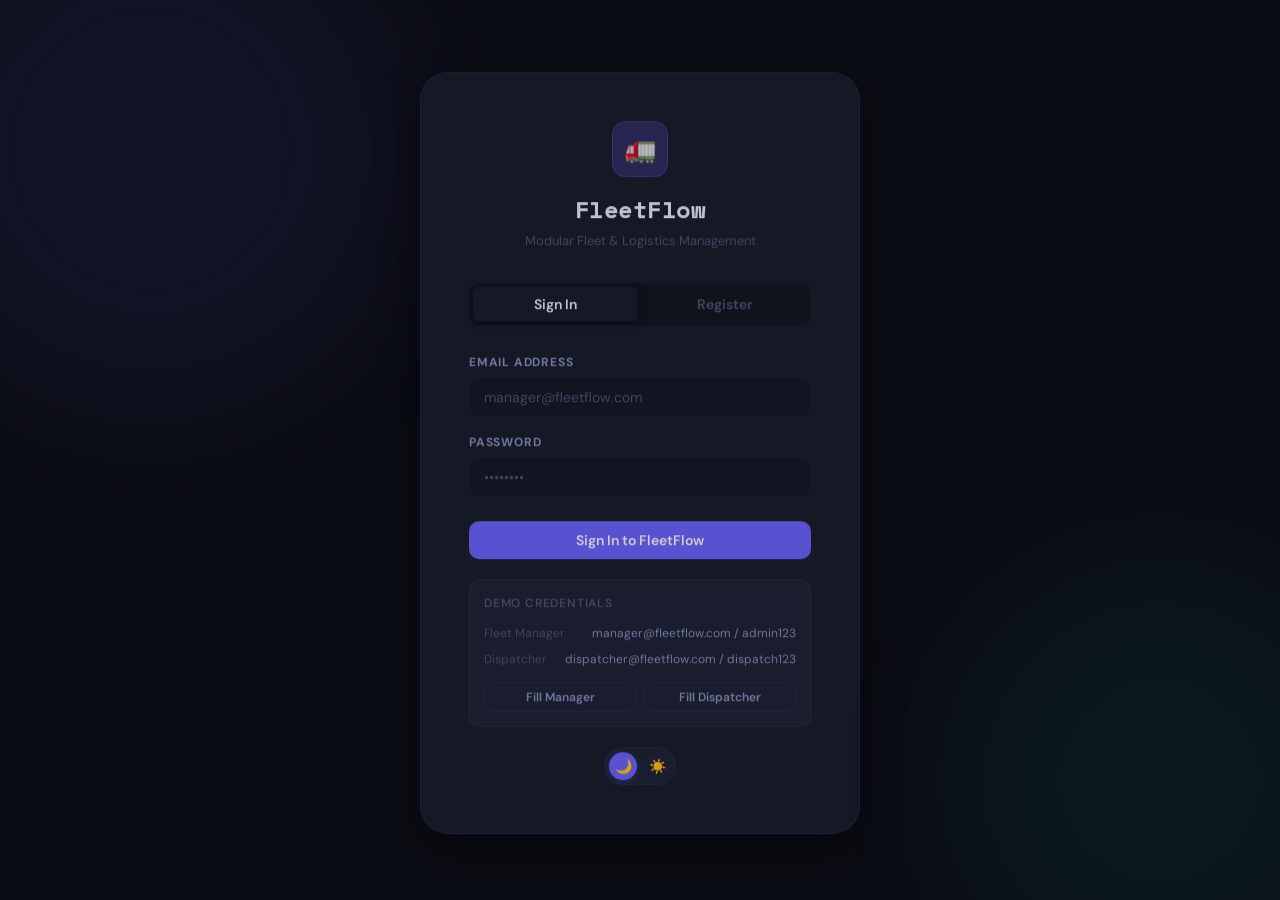
==== frontend/dashboard.html @ ec538f34 "feat(frontend): add HTML pages, CSS themes, JS app logic" ====
<!DOCTYPE html>
<html lang="en" data-theme="dark">
  <head>
    <meta charset="UTF-8" />
    <meta name="viewport" content="width=device-width, initial-scale=1.0" />
    <title>FleetFlow — Command Center</title>
    <link rel="stylesheet" href="css/style.css" />
  </head>
  <body>
    <div id="toast-container"></div>

    <div class="app-shell">
      <!-- SIDEBAR -->
      <aside class="sidebar" id="sidebar">
        <div class="sidebar-header">
          <div class="sidebar-logo-icon">🚛</div>
          <div class="sidebar-logo-text">
            <h2>FleetFlow</h2>
            <span>Fleet Management</span>
          </div>
        </div>

        <nav class="sidebar-nav">
          <div class="nav-section-label">Overview</div>
          <a
            class="nav-link active"
            data-page="dashboard"
            onclick="navigate('dashboard')"
          >
            <svg
              xmlns="http://www.w3.org/2000/svg"
              fill="none"
              viewBox="0 0 24 24"
              stroke="currentColor"
            >
              <path
                stroke-linecap="round"
                stroke-linejoin="round"
                d="M3.75 6A2.25 2.25 0 016 3.75h2.25A2.25 2.25 0 0110.5 6v2.25a2.25 2.25 0 01-2.25 2.25H6a2.25 2.25 0 01-2.25-2.25V6zM3.75 15.75A2.25 2.25 0 016 13.5h2.25a2.25 2.25 0 012.25 2.25V18a2.25 2.25 0 01-2.25 2.25H6A2.25 2.25 0 013.75 18v-2.25zM13.5 6a2.25 2.25 0 012.25-2.25H18A2.25 2.25 0 0120.25 6v2.25A2.25 2.25 0 0118 10.5h-2.25a2.25 2.25 0 01-2.25-2.25V6zM13.5 15.75a2.25 2.25 0 012.25-2.25H18a2.25 2.25 0 012.25 2.25V18A2.25 2.25 0 0118 20.25h-2.25A2.25 2.25 0 0113.5 18v-2.25z"
              />
            </svg>
            Dashboard
          </a>

          <div class="nav-section-label">Operations</div>
          <a
            class="nav-link"
            data-page="vehicles"
            onclick="navigate('vehicles')"
          >
            <svg
              xmlns="http://www.w3.org/2000/svg"
              fill="none"
              viewBox="0 0 24 24"
              stroke="currentColor"
            >
              <path
                stroke-linecap="round"
                stroke-linejoin="round"
                d="M8.25 18.75a1.5 1.5 0 01-3 0m3 0a1.5 1.5 0 00-3 0m3 0h6m-9 0H3.375a1.125 1.125 0 01-1.125-1.125V14.25m17.25 4.5a1.5 1.5 0 01-3 0m3 0a1.5 1.5 0 00-3 0m3 0h1.125c.621 0 1.129-.504 1.09-1.124a17.902 17.902 0 00-3.213-9.193 2.056 2.056 0 00-1.58-.86H14.25M16.5 18.75h-2.25m0-11.177v-.958c0-.568-.422-1.048-.987-1.106a48.554 48.554 0 00-10.026 0 1.106 1.106 0 00-.987 1.106v7.635m12-6.677v6.677m0 4.5v-4.5m0 0h-12"
              />
            </svg>
            Vehicle Registry
          </a>

          <a class="nav-link" data-page="trips" onclick="navigate('trips')">
            <svg
              xmlns="http://www.w3.org/2000/svg"
              fill="none"
              viewBox="0 0 24 24"
              stroke="currentColor"
            >
              <path
                stroke-linecap="round"
                stroke-linejoin="round"
                d="M9 6.75V15m6-6v8.25m.503 3.498l4.875-2.437c.381-.19.622-.58.622-1.006V4.82c0-.836-.88-1.38-1.628-1.006l-3.869 1.934c-.317.159-.69.159-1.006 0L9.503 3.252a1.125 1.125 0 00-1.006 0L3.622 5.689C3.24 5.88 3 6.27 3 6.695V19.18c0 .836.88 1.38 1.628 1.006l3.869-1.934c.317-.159.69-.159 1.006 0l4.994 2.497c.317.158.69.158 1.006 0z"
              />
            </svg>
            Trip Dispatcher
          </a>

          <a
            class="nav-link"
            data-page="maintenance"
            onclick="navigate('maintenance')"
          >
            <svg
              xmlns="http://www.w3.org/2000/svg"
              fill="none"
              viewBox="0 0 24 24"
              stroke="currentColor"
            >
              <path
                stroke-linecap="round"
                stroke-linejoin="round"
                d="M11.42 15.17L17.25 21A2.652 2.652 0 0021 17.25l-5.877-5.877M11.42 15.17l2.496-3.03c.317-.384.74-.626 1.208-.766M11.42 15.17l-4.655 5.653a2.548 2.548 0 11-3.586-3.586l6.837-5.63m5.108-.233c.55-.164 1.163-.188 1.743-.14a4.5 4.5 0 004.486-6.336l-3.276 3.277a3.004 3.004 0 01-2.25-2.25l3.276-3.276a4.5 4.5 0 00-6.336 4.486c.091 1.076-.071 2.264-.904 2.95l-.102.085m-1.745 1.437L5.909 7.5H4.5L2.25 3.75l1.5-1.5L7.5 4.5v1.409l4.26 4.26m-1.745 1.437l1.745-1.437m6.615 8.206L15.75 15.75M4.867 19.125h.008v.008h-.008v-.008z"
              />
            </svg>
            Maintenance
          </a>

          <a
            class="nav-link"
            data-page="expenses"
            onclick="navigate('expenses')"
          >
            <svg
              xmlns="http://www.w3.org/2000/svg"
              fill="none"
              viewBox="0 0 24 24"
              stroke="currentColor"
            >
              <path
                stroke-linecap="round"
                stroke-linejoin="round"
                d="M2.25 18.75a60.07 60.07 0 0115.797 2.101c.727.198 1.453-.342 1.453-1.096V18.75M3.75 4.5v.75A.75.75 0 013 6h-.75m0 0v-.375c0-.621.504-1.125 1.125-1.125H20.25M2.25 6v9m18-10.5v.75c0 .414.336.75.75.75h.75m-1.5-1.5h.375c.621 0 1.125.504 1.125 1.125v9.75c0 .621-.504 1.125-1.125 1.125h-.375m1.5-1.5H21a.75.75 0 00-.75.75v.75m0 0H3.75m0 0h-.375a1.125 1.125 0 01-1.125-1.125V15m1.5 1.5v-.75A.75.75 0 003 15h-.75M15 10.5a3 3 0 11-6 0 3 3 0 016 0zm3 0h.008v.008H18V10.5zm-12 0h.008v.008H6V10.5z"
              />
            </svg>
            Trip & Expense
          </a>

          <div class="nav-section-label">People</div>
          <a class="nav-link" data-page="drivers" onclick="navigate('drivers')">
            <svg
              xmlns="http://www.w3.org/2000/svg"
              fill="none"
              viewBox="0 0 24 24"
              stroke="currentColor"
            >
              <path
                stroke-linecap="round"
                stroke-linejoin="round"
                d="M15 19.128a9.38 9.38 0 002.625.372 9.337 9.337 0 004.121-.952 4.125 4.125 0 00-7.533-2.493M15 19.128v-.003c0-1.113-.285-2.16-.786-3.07M15 19.128v.106A12.318 12.318 0 018.624 21c-2.331 0-4.512-.645-6.374-1.766l-.001-.109a6.375 6.375 0 0111.964-3.07M12 6.375a3.375 3.375 0 11-6.75 0 3.375 3.375 0 016.75 0zm8.25 2.25a2.625 2.625 0 11-5.25 0 2.625 2.625 0 015.25 0z"
              />
            </svg>
            Driver Profiles
          </a>

          <div class="nav-section-label">Insights</div>
          <a
            class="nav-link"
            data-page="analytics"
            onclick="navigate('analytics')"
          >
            <svg
              xmlns="http://www.w3.org/2000/svg"
              fill="none"
              viewBox="0 0 24 24"
              stroke="currentColor"
            >
              <path
                stroke-linecap="round"
                stroke-linejoin="round"
                d="M3 13.125C3 12.504 3.504 12 4.125 12h2.25c.621 0 1.125.504 1.125 1.125v6.75C7.5 20.496 6.996 21 6.375 21h-2.25A1.125 1.125 0 013 19.875v-6.75zM9.75 8.625c0-.621.504-1.125 1.125-1.125h2.25c.621 0 1.125.504 1.125 1.125v11.25c0 .621-.504 1.125-1.125 1.125h-2.25a1.125 1.125 0 01-1.125-1.125V8.625zM16.5 4.125c0-.621.504-1.125 1.125-1.125h2.25C20.496 3 21 3.504 21 4.125v15.75c0 .621-.504 1.125-1.125 1.125h-2.25a1.125 1.125 0 01-1.125-1.125V4.125z"
              />
            </svg>
            Analytics
          </a>
        </nav>

        <div class="sidebar-footer">
          <div class="user-badge">
            <div class="user-avatar" id="user-avatar">?</div>
            <div class="user-info">
              <div class="user-name" id="user-name">Loading...</div>
              <div class="user-role" id="user-role">—</div>
            </div>
            <button class="logout-btn" onclick="handleLogout()" title="Logout">
              <svg
                xmlns="http://www.w3.org/2000/svg"
                fill="none"
                viewBox="0 0 24 24"
                stroke="currentColor"
                style="width: 17px; height: 17px"
              >
                <path
                  stroke-linecap="round"
                  stroke-linejoin="round"
                  d="M15.75 9V5.25A2.25 2.25 0 0013.5 3h-6a2.25 2.25 0 00-2.25 2.25v13.5A2.25 2.25 0 007.5 21h6a2.25 2.25 0 002.25-2.25V15m3 0l3-3m0 0l-3-3m3 3H9"
                />
              </svg>
            </button>
          </div>
        </div>
      </aside>

      <!-- MAIN CONTENT -->
      <div class="main-content">
        <header class="topbar">
          <div class="topbar-left">
            <div class="topbar-title" id="topbar-title">Command Center</div>
            <div class="topbar-subtitle" id="topbar-subtitle">
              Real-time fleet overview
            </div>
          </div>
          <div class="topbar-right">
            <!-- Theme Toggle -->
            <div class="theme-toggle" title="Toggle theme">
              <button
                class="theme-btn active"
                data-theme="dark"
                onclick="applyTheme('dark')"
              >
                🌙
              </button>
              <button
                class="theme-btn"
                data-theme="light"
                onclick="applyTheme('light')"
              >
                ☀️
              </button>
            </div>
            <!-- Refresh -->
            <button
              class="btn btn-sm btn-secondary"
              onclick="navigate(currentPage)"
              title="Refresh"
            >
              <svg
                xmlns="http://www.w3.org/2000/svg"
                fill="none"
                viewBox="0 0 24 24"
                stroke="currentColor"
                style="width: 16px; height: 16px"
              >
                <path
                  stroke-linecap="round"
                  stroke-linejoin="round"
                  d="M16.023 9.348h4.992v-.001M2.985 19.644v-4.992m0 0h4.992m-4.993 0l3.181 3.183a8.25 8.25 0 0013.803-3.7M4.031 9.865a8.25 8.25 0 0113.803-3.7l3.181 3.182m0-4.991v4.99"
                />
              </svg>
            </button>
          </div>
        </header>

        <main class="page-content">
          <div class="loading-overlay">
            <div class="spinner"></div>
            Loading FleetFlow...
          </div>
        </main>
      </div>
    </div>

    <script src="js/api.js"></script>
    <script src="js/app.js"></script>
    <script>
      // Init
      (async function init() {
        // Apply saved theme
        applyTheme(localStorage.getItem("ff_theme") || "dark");

        // Load user from localStorage or server
        const saved = localStorage.getItem("ff_user");
        if (saved) {
          state.user = JSON.parse(saved);
        } else {
          const { ok, data } = await api.auth.me();
          if (!ok) {
            window.location.href = "index.html";
            return;
          }
          state.user = data.data;
          localStorage.setItem("ff_user", JSON.stringify(state.user));
        }

        // Update user display
        document.getElementById("user-name").textContent = state.user.name;
        document.getElementById("user-role").textContent =
          state.user.role.replace("_", " ");
        document.getElementById("user-avatar").textContent =
          state.user.name[0].toUpperCase();

        // Navigate to dashboard
        navigate("dashboard");
      })();

      async function handleLogout() {
        await api.auth.logout();
        localStorage.removeItem("ff_user");
        window.location.href = "index.html";
      }
    </script>
  </body>
</html>
---- frontend/css/style.css ----
@import url('https://fonts.googleapis.com/css2?family=Space+Mono:wght@400;700&family=DM+Sans:ital,opsz,wght@0,9..40,300;0,9..40,400;0,9..40,500;0,9..40,600;0,9..40,700;1,9..40,400&display=swap');

/* ═══════════════════════════════════════
   THEME VARIABLES
═══════════════════════════════════════ */
:root {
    /* Dark Theme (default) */
    --bg-base: #0b0d14;
    --bg-surface: #12151f;
    --bg-card: #181c2a;
    --bg-elevated: #1e2235;
    --bg-hover: #242840;
    --bg-input: #141726;

    --text-primary: #eef0ff;
    --text-secondary: #8b93c0;
    --text-muted: #4e5476;
    --text-inverse: #0b0d14;

    --accent: #6c63ff;
    --accent-light: #8b84ff;
    --accent-glow: rgba(108, 99, 255, 0.25);
    --accent-border: rgba(108, 99, 255, 0.3);
    --teal: #00d4aa;
    --teal-glow: rgba(0, 212, 170, 0.2);
    --danger: #ff4d6d;
    --danger-glow: rgba(255, 77, 109, 0.2);
    --warning: #ffb703;
    --warning-glow: rgba(255, 183, 3, 0.2);
    --success: #06d6a0;
    --success-glow: rgba(6, 214, 160, 0.2);

    --border: rgba(108, 99, 255, 0.12);
    --border-subtle: rgba(255, 255, 255, 0.04);

    --shadow-sm: 0 2px 8px rgba(0, 0, 0, 0.4);
    --shadow-md: 0 8px 24px rgba(0, 0, 0, 0.5);
    --shadow-lg: 0 16px 48px rgba(0, 0, 0, 0.6);
    --shadow-accent: 0 8px 24px rgba(108, 99, 255, 0.3);

    --radius-xs: 6px;
    --radius-sm: 10px;
    --radius-md: 14px;
    --radius-lg: 20px;
    --radius-xl: 28px;

    --sidebar-w: 248px;
    --header-h: 64px;
    --transition: 0.2s cubic-bezier(0.4, 0, 0.2, 1);
}

[data-theme="light"] {
    --bg-base: #f4f5ff;
    --bg-surface: #eceeff;
    --bg-card: #ffffff;
    --bg-elevated: #f8f9ff;
    --bg-hover: #eef0ff;
    --bg-input: #f0f2ff;

    --text-primary: #0b0d14;
    --text-secondary: #3d4270;
    --text-muted: #8b93c0;
    --text-inverse: #ffffff;

    --accent: #5b52e8;
    --accent-light: #7069f0;
    --accent-glow: rgba(91, 82, 232, 0.15);
    --accent-border: rgba(91, 82, 232, 0.25);
    --teal: #00b894;
    --teal-glow: rgba(0, 184, 148, 0.15);
    --danger: #e63946;
    --danger-glow: rgba(230, 57, 70, 0.12);
    --warning: #f4a300;
    --warning-glow: rgba(244, 163, 0, 0.15);
    --success: #00b894;
    --success-glow: rgba(0, 184, 148, 0.15);

    --border: rgba(91, 82, 232, 0.15);
    --border-subtle: rgba(0, 0, 0, 0.05);

    --shadow-sm: 0 2px 8px rgba(91, 82, 232, 0.08);
    --shadow-md: 0 8px 24px rgba(91, 82, 232, 0.1);
    --shadow-lg: 0 16px 48px rgba(91, 82, 232, 0.12);
    --shadow-accent: 0 8px 24px rgba(91, 82, 232, 0.2);
}

/* ═══════════════════════════════════════
   RESET & BASE
═══════════════════════════════════════ */
*,
*::before,
*::after {
    margin: 0;
    padding: 0;
    box-sizing: border-box;
}

html {
    scroll-behavior: smooth;
}

body {
    font-family: 'DM Sans', sans-serif;
    background: var(--bg-base);
    color: var(--text-primary);
    font-size: 15px;
    line-height: 1.5;
    transition: background var(--transition), color var(--transition);
    min-height: 100vh;
    overflow-x: hidden;
}

/* ═══════════════════════════════════════
   SCROLLBAR
═══════════════════════════════════════ */
::-webkit-scrollbar {
    width: 6px;
    height: 6px;
}

::-webkit-scrollbar-track {
    background: transparent;
}

::-webkit-scrollbar-thumb {
    background: var(--border);
    border-radius: 3px;
}

::-webkit-scrollbar-thumb:hover {
    background: var(--text-muted);
}

/* ═══════════════════════════════════════
   AUTH PAGE
═══════════════════════════════════════ */
.auth-page {
    min-height: 100vh;
    display: flex;
    align-items: center;
    justify-content: center;
    background: var(--bg-base);
    position: relative;
    overflow: hidden;
}

.auth-bg-blob {
    position: absolute;
    border-radius: 50%;
    filter: blur(80px);
    opacity: 0.35;
    pointer-events: none;
    animation: blobFloat 8s ease-in-out infinite;
}

.auth-bg-blob.b1 {
    width: 500px;
    height: 500px;
    background: var(--accent-glow);
    top: -100px;
    left: -100px;
    animation-delay: 0s;
}

.auth-bg-blob.b2 {
    width: 400px;
    height: 400px;
    background: var(--teal-glow);
    bottom: -80px;
    right: -80px;
    animation-delay: 4s;
}

@keyframes blobFloat {

    0%,
    100% {
        transform: translate(0, 0) scale(1);
    }

    50% {
        transform: translate(30px, 20px) scale(1.05);
    }
}

.auth-card {
    background: var(--bg-card);
    border: 1px solid var(--border);
    border-radius: var(--radius-xl);
    padding: 48px;
    width: 100%;
    max-width: 440px;
    box-shadow: var(--shadow-lg);
    position: relative;
    z-index: 1;
    animation: slideUpFade 0.4s ease;
}

.auth-logo {
    text-align: center;
    margin-bottom: 32px;
}

.auth-logo .logo-mark {
    display: inline-flex;
    align-items: center;
    justify-content: center;
    width: 56px;
    height: 56px;
    background: var(--accent-glow);
    border: 1px solid var(--accent-border);
    border-radius: var(--radius-md);
    margin-bottom: 14px;
    font-size: 26px;
}

.auth-logo h1 {
    font-family: 'Space Mono', monospace;
    font-size: 24px;
    font-weight: 700;
    color: var(--text-primary);
    letter-spacing: -0.5px;
}

.auth-logo p {
    color: var(--text-muted);
    font-size: 13px;
    margin-top: 4px;
}

.auth-tabs {
    display: flex;
    gap: 4px;
    background: var(--bg-surface);
    padding: 4px;
    border-radius: var(--radius-sm);
    margin-bottom: 28px;
}

.auth-tab {
    flex: 1;
    padding: 8px;
    border: none;
    background: transparent;
    border-radius: var(--radius-xs);
    color: var(--text-muted);
    font-size: 14px;
    font-weight: 600;
    cursor: pointer;
    transition: all var(--transition);
    font-family: inherit;
}

.auth-tab.active {
    background: var(--bg-card);
    color: var(--text-primary);
    box-shadow: var(--shadow-sm);
}

.demo-badges {
    margin-top: 20px;
    padding: 14px;
    background: var(--bg-elevated);
    border: 1px solid var(--border-subtle);
    border-radius: var(--radius-sm);
}

.demo-badges p {
    font-size: 12px;
    color: var(--text-muted);
    margin-bottom: 8px;
    font-weight: 600;
    text-transform: uppercase;
    letter-spacing: 0.8px;
}

.demo-credential {
    display: flex;
    justify-content: space-between;
    font-size: 12px;
    color: var(--text-secondary);
    padding: 4px 0;
}

.demo-credential span:first-child {
    color: var(--text-muted);
}

/* ═══════════════════════════════════════
   MAIN LAYOUT
═══════════════════════════════════════ */
.app-shell {
    display: flex;
    min-height: 100vh;
}

.sidebar {
    position: fixed;
    top: 0;
    left: 0;
    width: var(--sidebar-w);
    height: 100vh;
    background: var(--bg-surface);
    border-right: 1px solid var(--border-subtle);
    display: flex;
    flex-direction: column;
    z-index: 200;
    transition: transform var(--transition), background var(--transition);
}

.sidebar-header {
    padding: 20px 20px 16px;
    border-bottom: 1px solid var(--border-subtle);
    display: flex;
    align-items: center;
    gap: 12px;
}

.sidebar-logo-icon {
    width: 36px;
    height: 36px;
    background: var(--accent-glow);
    border: 1px solid var(--accent-border);
    border-radius: var(--radius-xs);
    display: flex;
    align-items: center;
    justify-content: center;
    font-size: 18px;
    flex-shrink: 0;
}

.sidebar-logo-text h2 {
    font-family: 'Space Mono', monospace;
    font-size: 16px;
    font-weight: 700;
    color: var(--text-primary);
    letter-spacing: -0.3px;
    line-height: 1;
}

.sidebar-logo-text span {
    font-size: 10px;
    color: var(--text-muted);
    text-transform: uppercase;
    letter-spacing: 1.5px;
}

.sidebar-nav {
    flex: 1;
    padding: 16px 12px;
    display: flex;
    flex-direction: column;
    gap: 2px;
    overflow-y: auto;
}

.nav-section-label {
    font-size: 10px;
    font-weight: 700;
    color: var(--text-muted);
    text-transform: uppercase;
    letter-spacing: 1.5px;
    padding: 8px 10px 4px;
    margin-top: 8px;
}

.nav-link {
    display: flex;
    align-items: center;
    gap: 10px;
    padding: 10px 12px;
    border-radius: var(--radius-sm);
    cursor: pointer;
    color: var(--text-secondary);
    font-size: 14px;
    font-weight: 500;
    transition: all var(--transition);
    border: 1px solid transparent;
    text-decoration: none;
    user-select: none;
}

.nav-link svg {
    width: 17px;
    height: 17px;
    flex-shrink: 0;
    stroke-width: 2;
}

.nav-link:hover {
    background: var(--bg-elevated);
    color: var(--text-primary);
}

.nav-link.active {
    background: var(--accent-glow);
    color: var(--accent);
    border-color: var(--accent-border);
}

.nav-link .nav-badge {
    margin-left: auto;
    background: var(--danger);
    color: white;
    font-size: 10px;
    font-weight: 700;
    padding: 1px 6px;
    border-radius: 10px;
    min-width: 18px;
    text-align: center;
}

.sidebar-footer {
    padding: 16px 12px;
    border-top: 1px solid var(--border-subtle);
}

.user-badge {
    display: flex;
    align-items: center;
    gap: 10px;
    padding: 10px;
    background: var(--bg-elevated);
    border: 1px solid var(--border-subtle);
    border-radius: var(--radius-sm);
}

.user-avatar {
    width: 34px;
    height: 34px;
    border-radius: 50%;
    background: var(--accent-glow);
    border: 1px solid var(--accent-border);
    display: flex;
    align-items: center;
    justify-content: center;
    font-size: 14px;
    font-weight: 700;
    color: var(--accent);
    flex-shrink: 0;
}

.user-info {
    flex: 1;
    min-width: 0;
}

.user-name {
    font-size: 13px;
    font-weight: 600;
    color: var(--text-primary);
    white-space: nowrap;
    overflow: hidden;
    text-overflow: ellipsis;
}

.user-role {
    font-size: 11px;
    color: var(--text-muted);
    text-transform: capitalize;
}

.logout-btn {
    background: none;
    border: none;
    cursor: pointer;
    color: var(--text-muted);
    padding: 4px;
    border-radius: var(--radius-xs);
    transition: color var(--transition);
    display: flex;
    align-items: center;
}

.logout-btn:hover {
    color: var(--danger);
}

/* ═══════════════════════════════════════
   MAIN CONTENT
═══════════════════════════════════════ */
.main-content {
    margin-left: var(--sidebar-w);
    flex: 1;
    min-height: 100vh;
    display: flex;
    flex-direction: column;
}

.topbar {
    height: var(--header-h);
    background: var(--bg-surface);
    border-bottom: 1px solid var(--border-subtle);
    display: flex;
    align-items: center;
    justify-content: space-between;
    padding: 0 28px;
    position: sticky;
    top: 0;
    z-index: 100;
}

.topbar-left {
    display: flex;
    flex-direction: column;
}

.topbar-title {
    font-family: 'Space Mono', monospace;
    font-size: 16px;
    font-weight: 700;
    color: var(--text-primary);
    letter-spacing: -0.3px;
}

.topbar-subtitle {
    font-size: 12px;
    color: var(--text-muted);
}

.topbar-right {
    display: flex;
    align-items: center;
    gap: 12px;
}

/* Theme Toggle */
.theme-toggle {
    display: flex;
    align-items: center;
    gap: 6px;
    background: var(--bg-elevated);
    border: 1px solid var(--border-subtle);
    border-radius: 30px;
    padding: 4px;
    cursor: pointer;
}

.theme-btn {
    width: 28px;
    height: 28px;
    border-radius: 50%;
    border: none;
    cursor: pointer;
    display: flex;
    align-items: center;
    justify-content: center;
    font-size: 14px;
    transition: all var(--transition);
    background: transparent;
    color: var(--text-muted);
}

.theme-btn.active {
    background: var(--accent);
    color: white;
    box-shadow: 0 2px 8px var(--accent-glow);
}

.page-content {
    padding: 28px;
    flex: 1;
}

/* ═══════════════════════════════════════
   PAGE HEADERS
═══════════════════════════════════════ */
.page-header {
    display: flex;
    align-items: flex-start;
    justify-content: space-between;
    margin-bottom: 24px;
    gap: 16px;
    flex-wrap: wrap;
}

.page-title-group h1 {
    font-family: 'Space Mono', monospace;
    font-size: 20px;
    font-weight: 700;
    color: var(--text-primary);
    letter-spacing: -0.5px;
}

.page-title-group p {
    font-size: 13px;
    color: var(--text-muted);
    margin-top: 3px;
}

.page-actions {
    display: flex;
    gap: 10px;
    align-items: center;
    flex-wrap: wrap;
}

/* ═══════════════════════════════════════
   KPI CARDS
═══════════════════════════════════════ */
.kpi-grid {
    display: grid;
    grid-template-columns: repeat(auto-fit, minmax(200px, 1fr));
    gap: 16px;
    margin-bottom: 24px;
}

.kpi-card {
    background: var(--bg-card);
    border: 1px solid var(--border-subtle);
    border-radius: var(--radius-md);
    padding: 20px 22px;
    position: relative;
    overflow: hidden;
    transition: transform var(--transition), box-shadow var(--transition), border-color var(--transition);
    cursor: default;
}

.kpi-card::after {
    content: '';
    position: absolute;
    top: 0;
    left: 0;
    width: 100%;
    height: 3px;
}

.kpi-card.accent::after {
    background: var(--accent);
}

.kpi-card.teal::after {
    background: var(--teal);
}

.kpi-card.warning::after {
    background: var(--warning);
}

.kpi-card.danger::after {
    background: var(--danger);
}

.kpi-card.success::after {
    background: var(--success);
}

.kpi-card:hover {
    transform: translateY(-2px);
    box-shadow: var(--shadow-md);
    border-color: var(--border);
}

.kpi-icon {
    width: 42px;
    height: 42px;
    border-radius: var(--radius-sm);
    display: flex;
    align-items: center;
    justify-content: center;
    margin-bottom: 14px;
}

.kpi-icon.accent {
    background: var(--accent-glow);
    color: var(--accent);
}

.kpi-icon.teal {
    background: var(--teal-glow);
    color: var(--teal);
}

.kpi-icon.warning {
    background: var(--warning-glow);
    color: var(--warning);
}

.kpi-icon.danger {
    background: var(--danger-glow);
    color: var(--danger);
}

.kpi-icon.success {
    background: var(--success-glow);
    color: var(--success);
}

.kpi-icon svg {
    width: 20px;
    height: 20px;
}

.kpi-value {
    font-family: 'Space Mono', monospace;
    font-size: 30px;
    font-weight: 700;
    color: var(--text-primary);
    line-height: 1;
    margin-bottom: 6px;
}

.kpi-label {
    font-size: 12px;
    color: var(--text-muted);
    font-weight: 500;
    text-transform: uppercase;
    letter-spacing: 0.8px;
}

.kpi-delta {
    position: absolute;
    top: 20px;
    right: 20px;
    font-size: 11px;
    font-weight: 700;
    padding: 3px 8px;
    border-radius: 20px;
}

.kpi-delta.up {
    background: var(--success-glow);
    color: var(--success);
}

.kpi-delta.down {
    background: var(--danger-glow);
    color: var(--danger);
}

/* ═══════════════════════════════════════
   TOOLBAR
═══════════════════════════════════════ */
.toolbar {
    display: flex;
    gap: 10px;
    margin-bottom: 18px;
    align-items: center;
    flex-wrap: wrap;
}

.search-box {
    position: relative;
    flex: 1;
    min-width: 200px;
}

.search-box svg {
    position: absolute;
    left: 12px;
    top: 50%;
    transform: translateY(-50%);
    width: 16px;
    height: 16px;
    color: var(--text-muted);
    pointer-events: none;
}

.search-input {
    width: 100%;
    background: var(--bg-card);
    border: 1px solid var(--border-subtle);
    border-radius: var(--radius-sm);
    color: var(--text-primary);
    padding: 10px 14px 10px 38px;
    font-size: 14px;
    font-family: inherit;
    outline: none;
    transition: border-color var(--transition), box-shadow var(--transition);
}

.search-input:focus {
    border-color: var(--accent);
    box-shadow: 0 0 0 3px var(--accent-glow);
}

.filter-select {
    background: var(--bg-card);
    border: 1px solid var(--border-subtle);
    border-radius: var(--radius-sm);
    color: var(--text-primary);
    padding: 10px 14px;
    font-size: 14px;
    font-family: inherit;
    outline: none;
    cursor: pointer;
    transition: border-color var(--transition);
}

.filter-select:focus {
    border-color: var(--accent);
}

/* ═══════════════════════════════════════
   DATA TABLE
═══════════════════════════════════════ */
.table-card {
    background: var(--bg-card);
    border: 1px solid var(--border-subtle);
    border-radius: var(--radius-md);
    overflow: hidden;
    box-shadow: var(--shadow-sm);
}

.table-wrapper {
    overflow-x: auto;
}

.data-table {
    width: 100%;
    border-collapse: collapse;
    font-size: 14px;
}

.data-table thead tr {
    background: var(--bg-elevated);
}

.data-table th {
    padding: 12px 16px;
    text-align: left;
    font-size: 11px;
    font-weight: 700;
    text-transform: uppercase;
    letter-spacing: 1px;
    color: var(--text-muted);
    white-space: nowrap;
    border-bottom: 1px solid var(--border-subtle);
}

.data-table td {
    padding: 14px 16px;
    border-bottom: 1px solid var(--border-subtle);
    color: var(--text-primary);
    vertical-align: middle;
}

.data-table tbody tr:last-child td {
    border-bottom: none;
}

.data-table tbody tr {
    transition: background var(--transition);
}

.data-table tbody tr:hover td {
    background: var(--bg-hover);
}

.table-empty {
    text-align: center;
    padding: 48px;
    color: var(--text-muted);
}

.table-empty svg {
    width: 48px;
    height: 48px;
    margin: 0 auto 12px;
    display: block;
    opacity: 0.4;
}

/* ═══════════════════════════════════════
   STATUS PILLS
═══════════════════════════════════════ */
.pill {
    display: inline-flex;
    align-items: center;
    gap: 5px;
    padding: 4px 10px;
    border-radius: 20px;
    font-size: 12px;
    font-weight: 600;
    white-space: nowrap;
}

.pill::before {
    content: '';
    width: 5px;
    height: 5px;
    border-radius: 50%;
    flex-shrink: 0;
}

.pill-success {
    background: var(--success-glow);
    color: var(--success);
}

.pill-success::before {
    background: var(--success);
}

.pill-warning {
    background: var(--warning-glow);
    color: var(--warning);
}

.pill-warning::before {
    background: var(--warning);
}

.pill-danger {
    background: var(--danger-glow);
    color: var(--danger);
}

.pill-danger::before {
    background: var(--danger);
}

.pill-accent {
    background: var(--accent-glow);
    color: var(--accent);
}

.pill-accent::before {
    background: var(--accent);
}

.pill-teal {
    background: var(--teal-glow);
    color: var(--teal);
}

.pill-teal::before {
    background: var(--teal);
}

.pill-muted {
    background: var(--bg-elevated);
    color: var(--text-muted);
}

.pill-muted::before {
    background: var(--text-muted);
}

/* ═══════════════════════════════════════
   BUTTONS
═══════════════════════════════════════ */
.btn {
    display: inline-flex;
    align-items: center;
    justify-content: center;
    gap: 7px;
    padding: 10px 18px;
    border-radius: var(--radius-sm);
    font-size: 14px;
    font-weight: 600;
    cursor: pointer;
    transition: all var(--transition);
    border: none;
    font-family: inherit;
    white-space: nowrap;
    text-decoration: none;
}

.btn svg {
    width: 16px;
    height: 16px;
}

.btn-primary {
    background: var(--accent);
    color: white;
}

.btn-primary:hover {
    background: var(--accent-light);
    box-shadow: var(--shadow-accent);
    transform: translateY(-1px);
}

.btn-secondary {
    background: transparent;
    color: var(--text-secondary);
    border: 1px solid var(--border);
}

.btn-secondary:hover {
    background: var(--bg-elevated);
    color: var(--text-primary);
    border-color: var(--accent-border);
}

.btn-danger {
    background: var(--danger-glow);
    color: var(--danger);
    border: 1px solid rgba(255, 77, 109, 0.25);
}

.btn-danger:hover {
    background: rgba(255, 77, 109, 0.3);
}

.btn-success {
    background: var(--success-glow);
    color: var(--success);
    border: 1px solid rgba(6, 214, 160, 0.25);
}

.btn-success:hover {
    background: rgba(6, 214, 160, 0.3);
}

.btn-sm {
    padding: 6px 12px;
    font-size: 12px;
}

.btn-icon {
    padding: 8px;
    border-radius: var(--radius-xs);
}

.btn:disabled {
    opacity: 0.5;
    cursor: not-allowed;
    transform: none !important;
}

/* ═══════════════════════════════════════
   FORMS
═══════════════════════════════════════ */
.form-group {
    display: flex;
    flex-direction: column;
    gap: 6px;
    margin-bottom: 16px;
}

.form-label {
    font-size: 12px;
    font-weight: 700;
    color: var(--text-secondary);
    text-transform: uppercase;
    letter-spacing: 0.8px;
}

.form-control {
    background: var(--bg-input);
    border: 1px solid var(--border-subtle);
    border-radius: var(--radius-sm);
    color: var(--text-primary);
    padding: 10px 14px;
    font-size: 14px;
    font-family: inherit;
    transition: border-color var(--transition), box-shadow var(--transition);
    outline: none;
    width: 100%;
}

.form-control:focus {
    border-color: var(--accent);
    box-shadow: 0 0 0 3px var(--accent-glow);
}

.form-control::placeholder {
    color: var(--text-muted);
}

.form-control.error {
    border-color: var(--danger);
    box-shadow: 0 0 0 3px var(--danger-glow);
}

.form-error {
    color: var(--danger);
    font-size: 12px;
    margin-top: 2px;
}

.form-hint {
    color: var(--text-muted);
    font-size: 12px;
    margin-top: 2px;
}

.form-row {
    display: grid;
    grid-template-columns: 1fr 1fr;
    gap: 14px;
}

/* ═══════════════════════════════════════
   MODAL
═══════════════════════════════════════ */
.modal-overlay {
    position: fixed;
    inset: 0;
    background: rgba(0, 0, 0, 0.65);
    backdrop-filter: blur(6px);
    display: flex;
    align-items: center;
    justify-content: center;
    z-index: 1000;
    padding: 20px;
    animation: fadeIn 0.15s ease;
}

.modal {
    background: var(--bg-card);
    border: 1px solid var(--border);
    border-radius: var(--radius-lg);
    padding: 28px;
    width: 100%;
    max-width: 520px;
    max-height: 90vh;
    overflow-y: auto;
    animation: slideUpFade 0.2s ease;
    box-shadow: var(--shadow-lg);
    position: relative;
}

.modal-header {
    display: flex;
    align-items: center;
    justify-content: space-between;
    margin-bottom: 24px;
}

.modal-title {
    font-family: 'Space Mono', monospace;
    font-size: 17px;
    font-weight: 700;
    color: var(--text-primary);
}

.modal-close {
    background: var(--bg-elevated);
    border: 1px solid var(--border-subtle);
    border-radius: var(--radius-xs);
    color: var(--text-muted);
    width: 32px;
    height: 32px;
    display: flex;
    align-items: center;
    justify-content: center;
    cursor: pointer;
    transition: all var(--transition);
    font-size: 18px;
    line-height: 1;
}

.modal-close:hover {
    color: var(--danger);
    border-color: var(--danger);
    background: var(--danger-glow);
}

.modal-footer {
    display: flex;
    justify-content: flex-end;
    gap: 10px;
    margin-top: 24px;
    padding-top: 20px;
    border-top: 1px solid var(--border-subtle);
}

/* ═══════════════════════════════════════
   TOAST NOTIFICATIONS
═══════════════════════════════════════ */
#toast-container {
    position: fixed;
    top: 20px;
    right: 20px;
    z-index: 9999;
    display: flex;
    flex-direction: column;
    gap: 10px;
    pointer-events: none;
}

.toast {
    background: var(--bg-card);
    border: 1px solid var(--border);
    border-radius: var(--radius-md);
    padding: 14px 18px;
    min-width: 280px;
    max-width: 380px;
    box-shadow: var(--shadow-lg);
    display: flex;
    align-items: center;
    gap: 12px;
    animation: toastSlide 0.3s ease;
    pointer-events: all;
}

.toast-icon {
    font-size: 18px;
    flex-shrink: 0;
}

.toast-msg {
    font-size: 14px;
    font-weight: 500;
    color: var(--text-primary);
    flex: 1;
}

.toast.success {
    border-left: 3px solid var(--success);
}

.toast.error {
    border-left: 3px solid var(--danger);
}

.toast.warning {
    border-left: 3px solid var(--warning);
}

.toast.info {
    border-left: 3px solid var(--accent);
}

@keyframes toastSlide {
    from {
        transform: translateX(110%);
        opacity: 0;
    }

    to {
        transform: translateX(0);
        opacity: 1;
    }
}

.toast.out {
    animation: toastSlide 0.25s ease reverse forwards;
}

/* ═══════════════════════════════════════
   CARD COMPONENT
═══════════════════════════════════════ */
.card {
    background: var(--bg-card);
    border: 1px solid var(--border-subtle);
    border-radius: var(--radius-md);
    padding: 22px;
    box-shadow: var(--shadow-sm);
    transition: box-shadow var(--transition), border-color var(--transition);
}

.card-header {
    display: flex;
    align-items: center;
    justify-content: space-between;
    margin-bottom: 18px;
}

.card-title {
    font-family: 'Space Mono', monospace;
    font-size: 15px;
    font-weight: 700;
    color: var(--text-primary);
}

/* ═══════════════════════════════════════
   ANALYTICS CHARTS AREA
═══════════════════════════════════════ */
.analytics-grid {
    display: grid;
    grid-template-columns: repeat(auto-fit, minmax(340px, 1fr));
    gap: 20px;
    margin-top: 20px;
}

.chart-placeholder {
    background: var(--bg-elevated);
    border-radius: var(--radius-sm);
    display: flex;
    align-items: center;
    justify-content: center;
    color: var(--text-muted);
    font-size: 13px;
    padding: 60px 20px;
    text-align: center;
}

.bar-chart-container {
    padding: 10px 0;
}

.bar-item {
    display: flex;
    align-items: center;
    gap: 12px;
    margin-bottom: 12px;
}

.bar-label {
    font-size: 12px;
    color: var(--text-secondary);
    min-width: 100px;
    white-space: nowrap;
    overflow: hidden;
    text-overflow: ellipsis;
}

.bar-track {
    flex: 1;
    height: 8px;
    background: var(--bg-elevated);
    border-radius: 4px;
    overflow: hidden;
}

.bar-fill {
    height: 100%;
    border-radius: 4px;
    background: var(--accent);
    transition: width 0.8s cubic-bezier(0.4, 0, 0.2, 1);
}

.bar-fill.teal {
    background: var(--teal);
}

.bar-fill.warning {
    background: var(--warning);
}

.bar-fill.danger {
    background: var(--danger);
}

.bar-value {
    font-family: 'Space Mono', monospace;
    font-size: 12px;
    color: var(--text-muted);
    min-width: 60px;
    text-align: right;
}

/* ═══════════════════════════════════════
   TOGGLE SWITCH
═══════════════════════════════════════ */
.toggle-switch {
    position: relative;
    display: inline-block;
    width: 42px;
    height: 24px;
    flex-shrink: 0;
}

.toggle-switch input {
    display: none;
}

.toggle-track {
    position: absolute;
    inset: 0;
    background: var(--bg-elevated);
    border: 1px solid var(--border-subtle);
    border-radius: 12px;
    cursor: pointer;
    transition: all var(--transition);
}

.toggle-switch input:checked+.toggle-track {
    background: var(--success);
    border-color: var(--success);
}

.toggle-track::after {
    content: '';
    position: absolute;
    left: 3px;
    top: 50%;
    transform: translateY(-50%);
    width: 16px;
    height: 16px;
    background: white;
    border-radius: 50%;
    transition: left var(--transition);
    box-shadow: 0 1px 4px rgba(0, 0, 0, 0.3);
}

.toggle-switch input:checked+.toggle-track::after {
    left: calc(100% - 19px);
}

/* ═══════════════════════════════════════
   ALERT BOX
═══════════════════════════════════════ */
.alert {
    display: flex;
    align-items: flex-start;
    gap: 12px;
    padding: 14px 16px;
    border-radius: var(--radius-sm);
    font-size: 14px;
    margin-bottom: 16px;
}

.alert-danger {
    background: var(--danger-glow);
    border: 1px solid rgba(255, 77, 109, 0.2);
    color: var(--danger);
}

.alert-warning {
    background: var(--warning-glow);
    border: 1px solid rgba(255, 183, 3, 0.2);
    color: var(--warning);
}

.alert-success {
    background: var(--success-glow);
    border: 1px solid rgba(6, 214, 160, 0.2);
    color: var(--success);
}

.alert-info {
    background: var(--accent-glow);
    border: 1px solid var(--accent-border);
    color: var(--accent);
}

/* ═══════════════════════════════════════
   LOADING SPINNER
═══════════════════════════════════════ */
.spinner {
    width: 24px;
    height: 24px;
    border: 2px solid var(--border-subtle);
    border-top-color: var(--accent);
    border-radius: 50%;
    animation: spin 0.7s linear infinite;
    flex-shrink: 0;
}

.loading-overlay {
    display: flex;
    align-items: center;
    justify-content: center;
    padding: 60px;
    gap: 14px;
    color: var(--text-muted);
    font-size: 14px;
}

@keyframes spin {
    to {
        transform: rotate(360deg);
    }
}

/* ═══════════════════════════════════════
   ANIMATIONS
═══════════════════════════════════════ */
@keyframes fadeIn {
    from {
        opacity: 0;
    }

    to {
        opacity: 1;
    }
}

@keyframes slideUpFade {
    from {
        opacity: 0;
        transform: translateY(16px);
    }

    to {
        opacity: 1;
        transform: translateY(0);
    }
}

.page-enter {
    animation: slideUpFade 0.25s ease;
}

/* ═══════════════════════════════════════
   RESPONSIVE
═══════════════════════════════════════ */
@media (max-width: 768px) {
    :root {
        --sidebar-w: 0px;
    }

    .sidebar {
        transform: translateX(-248px);
        width: 248px;
    }

    .sidebar.open {
        transform: translateX(0);
        box-shadow: var(--shadow-lg);
    }

    .main-content {
        margin-left: 0;
    }

    .page-content {
        padding: 16px;
    }

    .kpi-grid {
        grid-template-columns: repeat(2, 1fr);
    }

    .form-row {
        grid-template-columns: 1fr;
    }

    .analytics-grid {
        grid-template-columns: 1fr;
    }

    .topbar {
        padding: 0 16px;
    }
}

/* ═══════════════════════════════════════
   MISC UTILITIES
═══════════════════════════════════════ */
.text-muted {
    color: var(--text-muted) !important;
}

.text-danger {
    color: var(--danger) !important;
}

.text-success {
    color: var(--success) !important;
}

.text-warning {
    color: var(--warning) !important;
}

.text-accent {
    color: var(--accent) !important;
}

.mono {
    font-family: 'Space Mono', monospace;
}

.hidden {
    display: none !important;
}

.flex {
    display: flex;
}

.flex-center {
    display: flex;
    align-items: center;
    justify-content: center;
}

.gap-2 {
    gap: 8px;
}

.gap-3 {
    gap: 12px;
}

.mt-auto {
    margin-top: auto;
}

.fw-600 {
    font-weight: 600;
}

.fs-12 {
    font-size: 12px;
}

.fs-13 {
    font-size: 13px;
}
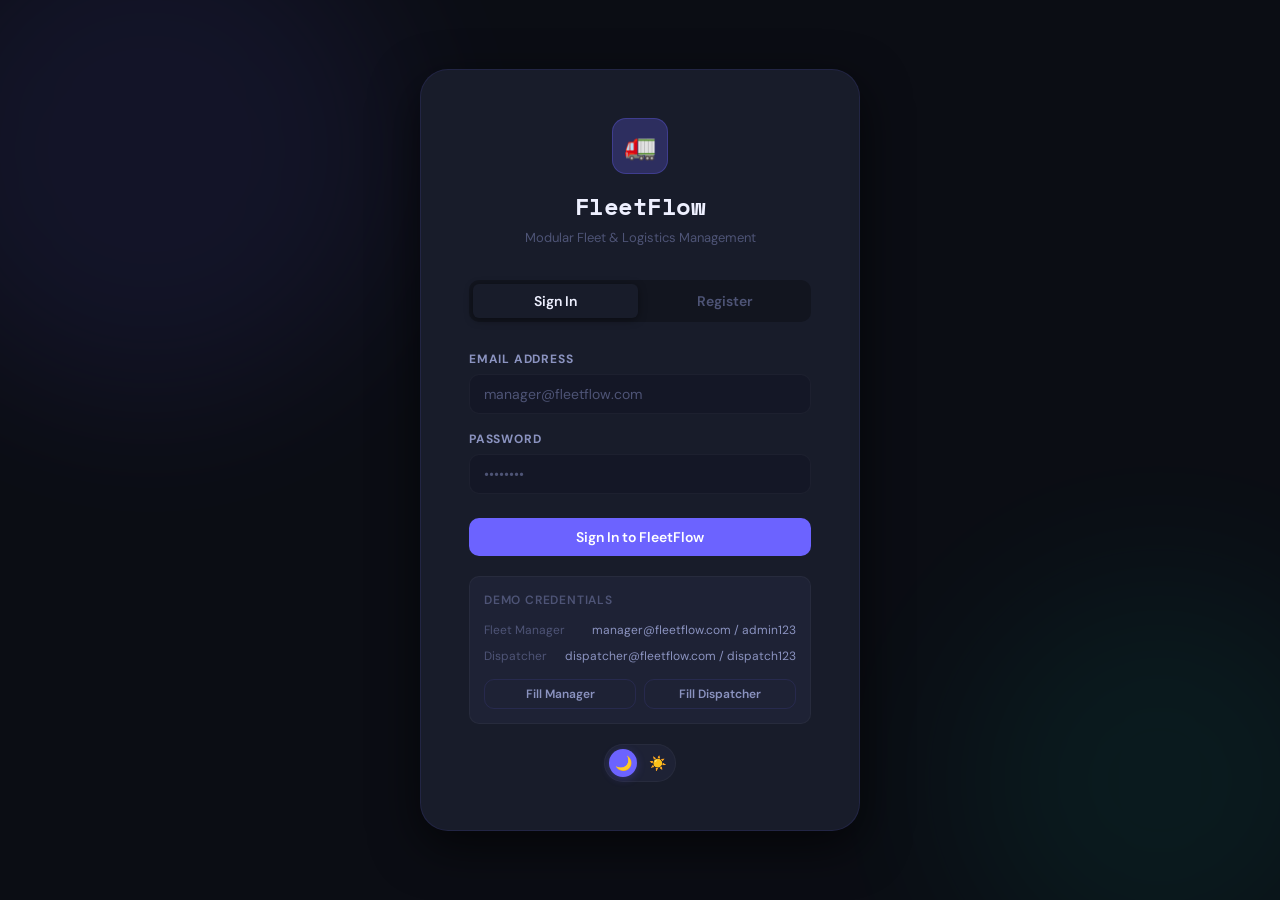
==== commit b322376e: "Updated dashboard and backend logic" ====
--- a/frontend/dashboard.html
+++ b/frontend/dashboard.html
@@ -3,7 +3,7 @@
   <head>
     <meta charset="UTF-8" />
     <meta name="viewport" content="width=device-width, initial-scale=1.0" />
-    <title>FleetFlow — Command Center</title>
+    <title>FleetFlow</title>
     <link rel="stylesheet" href="css/style.css" />
   </head>
   <body>
@@ -16,148 +16,12 @@
           <div class="sidebar-logo-icon">🚛</div>
           <div class="sidebar-logo-text">
             <h2>FleetFlow</h2>
-            <span>Fleet Management</span>
+            <span id="role-label">Fleet Management</span>
           </div>
         </div>
-
-        <nav class="sidebar-nav">
-          <div class="nav-section-label">Overview</div>
-          <a
-            class="nav-link active"
-            data-page="dashboard"
-            onclick="navigate('dashboard')"
-          >
-            <svg
-              xmlns="http://www.w3.org/2000/svg"
-              fill="none"
-              viewBox="0 0 24 24"
-              stroke="currentColor"
-            >
-              <path
-                stroke-linecap="round"
-                stroke-linejoin="round"
-                d="M3.75 6A2.25 2.25 0 016 3.75h2.25A2.25 2.25 0 0110.5 6v2.25a2.25 2.25 0 01-2.25 2.25H6a2.25 2.25 0 01-2.25-2.25V6zM3.75 15.75A2.25 2.25 0 016 13.5h2.25a2.25 2.25 0 012.25 2.25V18a2.25 2.25 0 01-2.25 2.25H6A2.25 2.25 0 013.75 18v-2.25zM13.5 6a2.25 2.25 0 012.25-2.25H18A2.25 2.25 0 0120.25 6v2.25A2.25 2.25 0 0118 10.5h-2.25a2.25 2.25 0 01-2.25-2.25V6zM13.5 15.75a2.25 2.25 0 012.25-2.25H18a2.25 2.25 0 012.25 2.25V18A2.25 2.25 0 0118 20.25h-2.25A2.25 2.25 0 0113.5 18v-2.25z"
-              />
-            </svg>
-            Dashboard
-          </a>
-
-          <div class="nav-section-label">Operations</div>
-          <a
-            class="nav-link"
-            data-page="vehicles"
-            onclick="navigate('vehicles')"
-          >
-            <svg
-              xmlns="http://www.w3.org/2000/svg"
-              fill="none"
-              viewBox="0 0 24 24"
-              stroke="currentColor"
-            >
-              <path
-                stroke-linecap="round"
-                stroke-linejoin="round"
-                d="M8.25 18.75a1.5 1.5 0 01-3 0m3 0a1.5 1.5 0 00-3 0m3 0h6m-9 0H3.375a1.125 1.125 0 01-1.125-1.125V14.25m17.25 4.5a1.5 1.5 0 01-3 0m3 0a1.5 1.5 0 00-3 0m3 0h1.125c.621 0 1.129-.504 1.09-1.124a17.902 17.902 0 00-3.213-9.193 2.056 2.056 0 00-1.58-.86H14.25M16.5 18.75h-2.25m0-11.177v-.958c0-.568-.422-1.048-.987-1.106a48.554 48.554 0 00-10.026 0 1.106 1.106 0 00-.987 1.106v7.635m12-6.677v6.677m0 4.5v-4.5m0 0h-12"
-              />
-            </svg>
-            Vehicle Registry
-          </a>
-
-          <a class="nav-link" data-page="trips" onclick="navigate('trips')">
-            <svg
-              xmlns="http://www.w3.org/2000/svg"
-              fill="none"
-              viewBox="0 0 24 24"
-              stroke="currentColor"
-            >
-              <path
-                stroke-linecap="round"
-                stroke-linejoin="round"
-                d="M9 6.75V15m6-6v8.25m.503 3.498l4.875-2.437c.381-.19.622-.58.622-1.006V4.82c0-.836-.88-1.38-1.628-1.006l-3.869 1.934c-.317.159-.69.159-1.006 0L9.503 3.252a1.125 1.125 0 00-1.006 0L3.622 5.689C3.24 5.88 3 6.27 3 6.695V19.18c0 .836.88 1.38 1.628 1.006l3.869-1.934c.317-.159.69-.159 1.006 0l4.994 2.497c.317.158.69.158 1.006 0z"
-              />
-            </svg>
-            Trip Dispatcher
-          </a>
-
-          <a
-            class="nav-link"
-            data-page="maintenance"
-            onclick="navigate('maintenance')"
-          >
-            <svg
-              xmlns="http://www.w3.org/2000/svg"
-              fill="none"
-              viewBox="0 0 24 24"
-              stroke="currentColor"
-            >
-              <path
-                stroke-linecap="round"
-                stroke-linejoin="round"
-                d="M11.42 15.17L17.25 21A2.652 2.652 0 0021 17.25l-5.877-5.877M11.42 15.17l2.496-3.03c.317-.384.74-.626 1.208-.766M11.42 15.17l-4.655 5.653a2.548 2.548 0 11-3.586-3.586l6.837-5.63m5.108-.233c.55-.164 1.163-.188 1.743-.14a4.5 4.5 0 004.486-6.336l-3.276 3.277a3.004 3.004 0 01-2.25-2.25l3.276-3.276a4.5 4.5 0 00-6.336 4.486c.091 1.076-.071 2.264-.904 2.95l-.102.085m-1.745 1.437L5.909 7.5H4.5L2.25 3.75l1.5-1.5L7.5 4.5v1.409l4.26 4.26m-1.745 1.437l1.745-1.437m6.615 8.206L15.75 15.75M4.867 19.125h.008v.008h-.008v-.008z"
-              />
-            </svg>
-            Maintenance
-          </a>
-
-          <a
-            class="nav-link"
-            data-page="expenses"
-            onclick="navigate('expenses')"
-          >
-            <svg
-              xmlns="http://www.w3.org/2000/svg"
-              fill="none"
-              viewBox="0 0 24 24"
-              stroke="currentColor"
-            >
-              <path
-                stroke-linecap="round"
-                stroke-linejoin="round"
-                d="M2.25 18.75a60.07 60.07 0 0115.797 2.101c.727.198 1.453-.342 1.453-1.096V18.75M3.75 4.5v.75A.75.75 0 013 6h-.75m0 0v-.375c0-.621.504-1.125 1.125-1.125H20.25M2.25 6v9m18-10.5v.75c0 .414.336.75.75.75h.75m-1.5-1.5h.375c.621 0 1.125.504 1.125 1.125v9.75c0 .621-.504 1.125-1.125 1.125h-.375m1.5-1.5H21a.75.75 0 00-.75.75v.75m0 0H3.75m0 0h-.375a1.125 1.125 0 01-1.125-1.125V15m1.5 1.5v-.75A.75.75 0 003 15h-.75M15 10.5a3 3 0 11-6 0 3 3 0 016 0zm3 0h.008v.008H18V10.5zm-12 0h.008v.008H6V10.5z"
-              />
-            </svg>
-            Trip & Expense
-          </a>
-
-          <div class="nav-section-label">People</div>
-          <a class="nav-link" data-page="drivers" onclick="navigate('drivers')">
-            <svg
-              xmlns="http://www.w3.org/2000/svg"
-              fill="none"
-              viewBox="0 0 24 24"
-              stroke="currentColor"
-            >
-              <path
-                stroke-linecap="round"
-                stroke-linejoin="round"
-                d="M15 19.128a9.38 9.38 0 002.625.372 9.337 9.337 0 004.121-.952 4.125 4.125 0 00-7.533-2.493M15 19.128v-.003c0-1.113-.285-2.16-.786-3.07M15 19.128v.106A12.318 12.318 0 018.624 21c-2.331 0-4.512-.645-6.374-1.766l-.001-.109a6.375 6.375 0 0111.964-3.07M12 6.375a3.375 3.375 0 11-6.75 0 3.375 3.375 0 016.75 0zm8.25 2.25a2.625 2.625 0 11-5.25 0 2.625 2.625 0 015.25 0z"
-              />
-            </svg>
-            Driver Profiles
-          </a>
-
-          <div class="nav-section-label">Insights</div>
-          <a
-            class="nav-link"
-            data-page="analytics"
-            onclick="navigate('analytics')"
-          >
-            <svg
-              xmlns="http://www.w3.org/2000/svg"
-              fill="none"
-              viewBox="0 0 24 24"
-              stroke="currentColor"
-            >
-              <path
-                stroke-linecap="round"
-                stroke-linejoin="round"
-                d="M3 13.125C3 12.504 3.504 12 4.125 12h2.25c.621 0 1.125.504 1.125 1.125v6.75C7.5 20.496 6.996 21 6.375 21h-2.25A1.125 1.125 0 013 19.875v-6.75zM9.75 8.625c0-.621.504-1.125 1.125-1.125h2.25c.621 0 1.125.504 1.125 1.125v11.25c0 .621-.504 1.125-1.125 1.125h-2.25a1.125 1.125 0 01-1.125-1.125V8.625zM16.5 4.125c0-.621.504-1.125 1.125-1.125h2.25C20.496 3 21 3.504 21 4.125v15.75c0 .621-.504 1.125-1.125 1.125h-2.25a1.125 1.125 0 01-1.125-1.125V4.125z"
-              />
-            </svg>
-            Analytics
-          </a>
+        <nav class="sidebar-nav" id="sidebar-nav">
+          <!-- Injected by role -->
         </nav>
-
         <div class="sidebar-footer">
           <div class="user-badge">
             <div class="user-avatar" id="user-avatar">?</div>
@@ -188,14 +52,12 @@
       <div class="main-content">
         <header class="topbar">
           <div class="topbar-left">
-            <div class="topbar-title" id="topbar-title">Command Center</div>
-            <div class="topbar-subtitle" id="topbar-subtitle">
-              Real-time fleet overview
-            </div>
+            <div class="topbar-title" id="topbar-title">Dashboard</div>
+            <div class="topbar-subtitle" id="topbar-subtitle">Loading...</div>
           </div>
           <div class="topbar-right">
-            <!-- Theme Toggle -->
-            <div class="theme-toggle" title="Toggle theme">
+            <div class="role-badge" id="role-badge"></div>
+            <div class="theme-toggle">
               <button
                 class="theme-btn active"
                 data-theme="dark"
@@ -211,18 +73,16 @@
                 ☀️
               </button>
             </div>
-            <!-- Refresh -->
             <button
               class="btn btn-sm btn-secondary"
               onclick="navigate(currentPage)"
-              title="Refresh"
             >
               <svg
                 xmlns="http://www.w3.org/2000/svg"
                 fill="none"
                 viewBox="0 0 24 24"
                 stroke="currentColor"
-                style="width: 16px; height: 16px"
+                style="width: 15px; height: 15px"
               >
                 <path
                   stroke-linecap="round"
@@ -233,11 +93,10 @@
             </button>
           </div>
         </header>
-
         <main class="page-content">
           <div class="loading-overlay">
             <div class="spinner"></div>
-            Loading FleetFlow...
+            Loading...
           </div>
         </main>
       </div>
@@ -246,34 +105,29 @@
     <script src="js/api.js"></script>
     <script src="js/app.js"></script>
     <script>
-      // Init
       (async function init() {
-        // Apply saved theme
         applyTheme(localStorage.getItem("ff_theme") || "dark");
+        const saved = localStorage.getItem("ff_user");
+        if (!saved) {
+          window.location.href = "index.html";
+          return;
+        }
+        state.user = JSON.parse(saved);
 
-        // Load user from localStorage or server
-        const saved = localStorage.getItem("ff_user");
-        if (saved) {
-          state.user = JSON.parse(saved);
-        } else {
-          const { ok, data } = await api.auth.me();
-          if (!ok) {
-            window.location.href = "index.html";
-            return;
-          }
-          state.user = data.data;
-          localStorage.setItem("ff_user", JSON.stringify(state.user));
+        // Verify session still valid
+        const { ok } = await api.auth.me();
+        if (!ok) {
+          localStorage.removeItem("ff_user");
+          window.location.href = "index.html";
+          return;
         }
 
-        // Update user display
+        setupRoleUI(state.user.role);
         document.getElementById("user-name").textContent = state.user.name;
         document.getElementById("user-role").textContent =
-          state.user.role.replace("_", " ");
+          state.user.role.replace(/_/g, " ");
         document.getElementById("user-avatar").textContent =
           state.user.name[0].toUpperCase();
-
-        // Navigate to dashboard
-        navigate("dashboard");
       })();
 
       async function handleLogout() {
